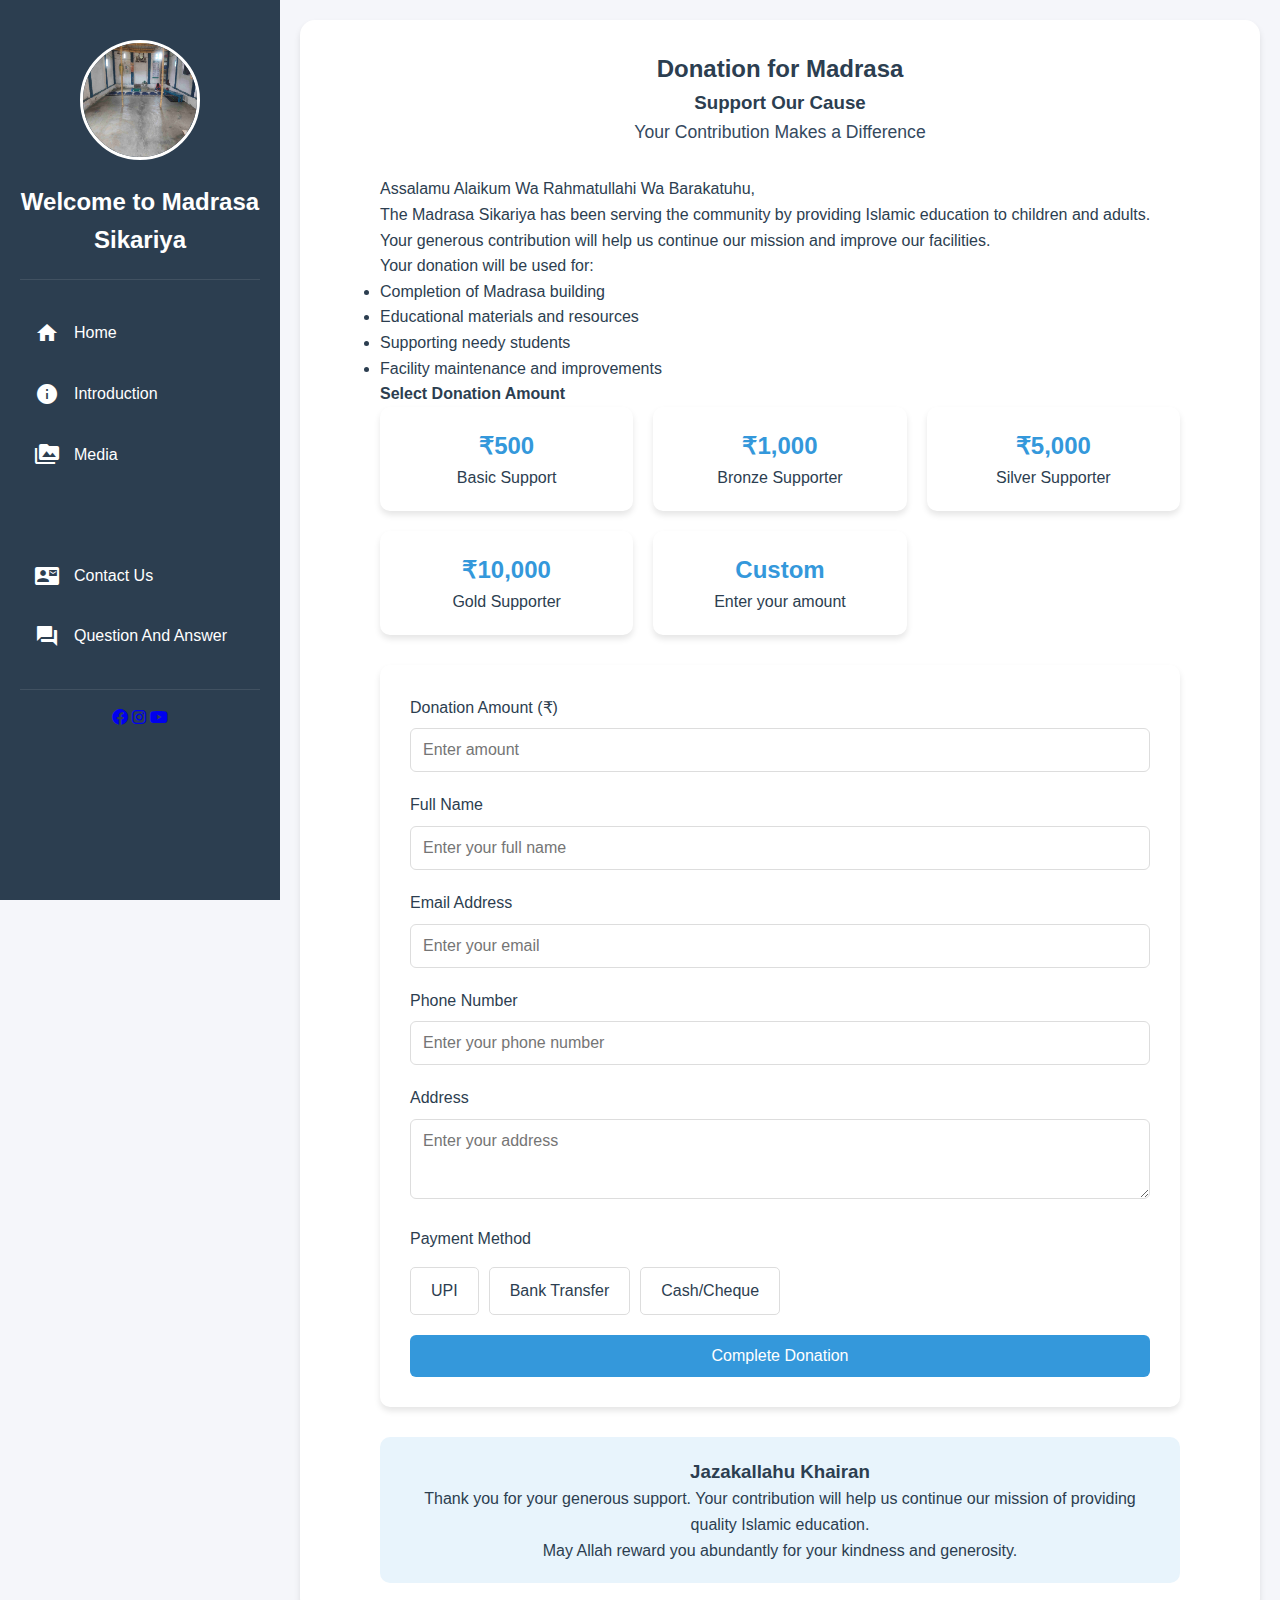
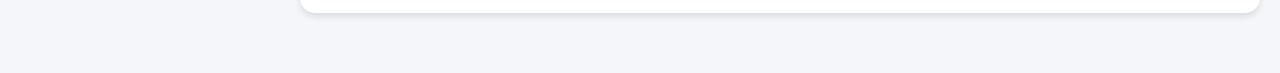
==== donation.html @ 2d8b6243 "Add files via upload" ====
<!DOCTYPE html>
<html lang="en">
<head>
    <meta charset="UTF-8">
    <meta name="viewport" content="width=device-width, initial-scale=1.0">
    <title>Donation - Madrasa Sikariya</title>
    <link rel="icon" href="image/icon1.png">
    <link rel="stylesheet" href="css/style.css">
    <link rel="stylesheet" href="css/pwa.css">
    <link href="https://fonts.googleapis.com/icon?family=Material+Icons" rel="stylesheet">
    <link href="https://cdnjs.cloudflare.com/ajax/libs/aos/2.3.4/aos.css" rel="stylesheet">
    <link rel="stylesheet" href="https://cdnjs.cloudflare.com/ajax/libs/font-awesome/6.0.0/css/all.min.css">
    
    <!-- PWA related meta tags -->
    <meta name="theme-color" content="#1a3a6d">
    <meta name="description" content="Support Madrasa Sikariya through your generous donations">
    <meta name="apple-mobile-web-app-capable" content="yes">
    <meta name="apple-mobile-web-app-status-bar-style" content="black-translucent">
    <meta name="apple-mobile-web-app-title" content="Madrasa Sikariya">
    
    <!-- PWA manifest -->
    <link rel="manifest" href="manifest.json">
    
    <!-- Apple Touch Icons -->
    <link rel="apple-touch-icon" href="image/icons/icon-152x152.png">
    <link rel="apple-touch-icon" sizes="152x152" href="image/icons/icon-152x152.png">
    <link rel="apple-touch-icon" sizes="180x180" href="image/icons/icon-192x192.png">
    <link rel="apple-touch-icon" sizes="167x167" href="image/icons/icon-152x152.png">
    
    <style>
        /* Additional styles specific to donation page */
        .donation-container {
            max-width: 800px;
            margin: 0 auto;
        }
        
        .donation-options {
            display: grid;
            grid-template-columns: repeat(auto-fit, minmax(250px, 1fr));
            gap: 20px;
            margin-bottom: 30px;
        }
        
        .donation-option {
            background: #fff;
            padding: 20px;
            border-radius: 10px;
            box-shadow: var(--card-shadow);
            text-align: center;
            transition: transform 0.3s ease;
            cursor: pointer;
        }
        
        .donation-option:hover {
            transform: translateY(-5px);
        }
        
        .donation-option.selected {
            border: 2px solid var(--accent-color);
        }
        
        .donation-amount {
            font-size: 1.5rem;
            font-weight: bold;
            color: var(--accent-color);
        }
        
        .donation-form {
            background: #fff;
            padding: 30px;
            border-radius: 10px;
            box-shadow: var(--card-shadow);
        }
        
        .form-group {
            margin-bottom: 20px;
        }
        
        .form-group label {
            display: block;
            margin-bottom: 8px;
            font-weight: 500;
        }
        
        .form-control {
            width: 100%;
            padding: 12px;
            border: 1px solid #ddd;
            border-radius: 6px;
            font-size: 16px;
        }
        
        .submit-btn {
            background: var(--accent-color);
            color: white;
            border: none;
            padding: 12px 24px;
            border-radius: 6px;
            font-size: 16px;
            cursor: pointer;
            transition: background 0.3s ease;
            width: 100%;
        }
        
        .submit-btn:hover {
            background: #2980b9;
        }
        
        .payment-methods {
            display: flex;
            flex-wrap: wrap;
            gap: 10px;
            margin-top: 15px;
        }
        
        .payment-method {
            padding: 10px 20px;
            border: 1px solid #ddd;
            border-radius: 5px;
            cursor: pointer;
            transition: all 0.3s ease;
        }
        
        .payment-method:hover,
        .payment-method.selected {
            background: #f0f8ff;
            border-color: var(--accent-color);
        }
        
        .bank-details {
            background: #f5f5f5;
            padding: 15px;
            border-radius: 5px;
            margin-top: 20px;
        }
        
        .qr-code {
            text-align: center;
            margin: 20px 0;
        }
        
        .qr-code img {
            max-width: 200px;
            border: 1px solid #ddd;
            padding: 10px;
            background: white;
        }
        
        .thank-you-message {
            text-align: center;
            padding: 20px;
            background: #e8f4fc;
            border-radius: 10px;
            margin-top: 30px;
        }
    </style>
</head>
<body>
    <div class="container">
        <nav class="sidebar" id="sidebar">
            <div class="logo-section" data-aos="fade-right">
                <img src="image/icon madrsa.jpg" alt="Madrasa Logo" class="logo">
                <h2>Welcome to Madrasa Sikariya</h2>
            </div>
            <ul class="nav-links">
                <li data-aos="fade-right" data-aos-delay="100"><a href="index.html#home"><i class="material-icons">home</i>Home</a></li>
                <li data-aos="fade-right" data-aos-delay="200"><a href="index.html#introduction"><i class="material-icons">info</i>Introduction</a></li>
                <li data-aos="fade-right" data-aos-delay="300"><a href="index.html#media"><i class="material-icons">perm_media</i>Media</a></li>
                <li data-aos="fade-right" data-aos-delay="400"><a href="#" class="active"><i class="material-icons">volunteer_activism</i>Donation</a></li>
                <li data-aos="fade-right" data-aos-delay="500"><a href="index.html#contact-us"><i class="material-icons">contact_mail</i>Contact Us</a></li>
                <li data-aos="fade-right" data-aos-delay="600"><a href="question-and-answer.html"><i class="material-icons">question_answer</i>Question And Answer</a></li>
            </ul>
            <div class="social-links" data-aos="fade-up">
                <a href="#" class="social-icon"><i class="fab fa-facebook"></i></a>
                <a href="#" class="social-icon"><i class="fab fa-instagram"></i></a>
                <a href="#" class="social-icon"><i class="fab fa-youtube"></i></a>
            </div>
        </nav>

        <main class="main-content">
            <div class="mobile-header">
                <button id="menuToggle" class="menu-toggle">
                    <i class="material-icons">menu</i>
                </button>
                <h1>Madrasa Sikariya - Donation</h1>
            </div>
            
            <section class="section" data-aos="fade-up">
                <h2>Donation for Madrasa</h2>
                <div class="content">
                    <div class="section-header">
                        <h3>Support Our Cause</h3>
                        <p class="section-subtitle">Your Contribution Makes a Difference</p>
                    </div>
                    <div class="section-body">
                        <div class="donation-container">
                            <div class="donation-message" data-aos="fade-up">
                                <p>Assalamu Alaikum Wa Rahmatullahi Wa Barakatuhu,</p>
                                <p>The Madrasa Sikariya has been serving the community by providing Islamic education to children and adults. Your generous contribution will help us continue our mission and improve our facilities.</p>
                                <p>Your donation will be used for:</p>
                                <ul>
                                    <li>Completion of Madrasa building</li>
                                    <li>Educational materials and resources</li>
                                    <li>Supporting needy students</li>
                                    <li>Facility maintenance and improvements</li>
                                </ul>
                            </div>
                            
                            <h4 data-aos="fade-up">Select Donation Amount</h4>
                            <div class="donation-options" data-aos="fade-up">
                                <div class="donation-option" onclick="selectAmount(this, 500)">
                                    <div class="donation-amount">₹500</div>
                                    <p>Basic Support</p>
                                </div>
                                <div class="donation-option" onclick="selectAmount(this, 1000)">
                                    <div class="donation-amount">₹1,000</div>
                                    <p>Bronze Supporter</p>
                                </div>
                                <div class="donation-option" onclick="selectAmount(this, 5000)">
                                    <div class="donation-amount">₹5,000</div>
                                    <p>Silver Supporter</p>
                                </div>
                                <div class="donation-option" onclick="selectAmount(this, 10000)">
                                    <div class="donation-amount">₹10,000</div>
                                    <p>Gold Supporter</p>
                                </div>
                                <div class="donation-option" onclick="selectAmount(this, 'custom')">
                                    <div class="donation-amount">Custom</div>
                                    <p>Enter your amount</p>
                                </div>
                            </div>
                            
                            <div class="donation-form" data-aos="fade-up">
                                <form id="donationForm">
                                    <div class="form-group">
                                        <label for="donationAmount">Donation Amount (₹)</label>
                                        <input type="number" id="donationAmount" class="form-control" placeholder="Enter amount" required>
                                    </div>
                                    
                                    <div class="form-group">
                                        <label for="fullName">Full Name</label>
                                        <input type="text" id="fullName" class="form-control" placeholder="Enter your full name" required>
                                    </div>
                                    
                                    <div class="form-group">
                                        <label for="email">Email Address</label>
                                        <input type="email" id="email" class="form-control" placeholder="Enter your email">
                                    </div>
                                    
                                    <div class="form-group">
                                        <label for="phone">Phone Number</label>
                                        <input type="tel" id="phone" class="form-control" placeholder="Enter your phone number" required>
                                    </div>
                                    
                                    <div class="form-group">
                                        <label for="address">Address</label>
                                        <textarea id="address" class="form-control" rows="3" placeholder="Enter your address"></textarea>
                                    </div>
                                    
                                    <div class="form-group">
                                        <label>Payment Method</label>
                                        <div class="payment-methods">
                                            <div class="payment-method" onclick="selectPayment(this, 'upi')">UPI</div>
                                            <div class="payment-method" onclick="selectPayment(this, 'bank')">Bank Transfer</div>
                                            <div class="payment-method" onclick="selectPayment(this, 'cash')">Cash/Cheque</div>
                                        </div>
                                    </div>
                                    
                                    <div id="upiDetails" class="bank-details" style="display: none;">
                                        <h4>UPI Payment Details</h4>
                                        <p>UPI ID: madrasa.sikariya@upi</p>
                                        <p>Scan the QR code below:</p>
                                        <div class="qr-code">
                                            <!-- Replace with actual QR code image -->
                                            <img src="image/qr-code-placeholder.png" alt="UPI QR Code">
                                        </div>
                                    </div>
                                    
                                    <div id="bankDetails" class="bank-details" style="display: none;">
                                        <h4>Bank Transfer Details</h4>
                                        <p>Account Name: Madrasa Sikariya</p>
                                        <p>Account Number: 123456789012</p>
                                        <p>IFSC Code: ABCD0123456</p>
                                        <p>Bank Name: State Bank of India</p>
                                        <p>Branch: Local Branch Name</p>
                                    </div>
                                    
                                    <div id="cashDetails" class="bank-details" style="display: none;">
                                        <h4>Cash/Cheque Donation</h4>
                                        <p>You can visit our madrasa to make a cash donation or send a cheque to:</p>
                                        <p>Madrasa Sikariya</p>
                                        <p>Full Address Line 1</p>
                                        <p>Full Address Line 2</p>
                                        <p>City, State - PIN Code</p>
                                        <p>Contact: +91 9876543210</p>
                                    </div>
                                    
                                    <button type="submit" class="submit-btn">Complete Donation</button>
                                </form>
                            </div>
                            
                            <div class="thank-you-message" data-aos="fade-up">
                                <h3>Jazakallahu Khairan</h3>
                                <p>Thank you for your generous support. Your contribution will help us continue our mission of providing quality Islamic education.</p>
                                <p>May Allah reward you abundantly for your kindness and generosity.</p>
                            </div>
                        </div>
                    </div>
                </div>
            </section>
        </main>
    </div>

    <script src="https://cdnjs.cloudflare.com/ajax/libs/aos/2.3.4/aos.js"></script>
    <script src="js/main.js"></script>
    <script src="js/pwa.js"></script>
    <script>
        // Initialize AOS animation library
        AOS.init({
            duration: 800,
            once: true
        });
        
        // Function to select donation amount
        function selectAmount(element, amount) {
            // Remove selected class from all options
            document.querySelectorAll('.donation-option').forEach(option => {
                option.classList.remove('selected');
            });
            
            // Add selected class to clicked option
            element.classList.add('selected');
            
            // Update donation amount input
            const donationInput = document.getElementById('donationAmount');
            if (amount === 'custom') {
                donationInput.value = '';
                donationInput.focus();
            } else {
                donationInput.value = amount;
            }
        }
        
        // Function to select payment method
        function selectPayment(element, method) {
            // Remove selected class from all payment methods
            document.querySelectorAll('.payment-method').forEach(option => {
                option.classList.remove('selected');
            });
            
            // Add selected class to clicked option
            element.classList.add('selected');
            
            // Hide all payment details
            document.getElementById('upiDetails').style.display = 'none';
            document.getElementById('bankDetails').style.display = 'none';
            document.getElementById('cashDetails').style.display = 'none';
            
            // Show selected payment details
            document.getElementById(method + 'Details').style.display = 'block';
        }
        
        // Form submission handling
        document.getElementById('donationForm').addEventListener('submit', function(e) {
            e.preventDefault();
            
            // You would typically handle form submission with AJAX or redirect to a payment gateway
            alert('Thank you for your donation! You will now be redirected to complete the payment process.');
            
            // In a real implementation, you would redirect to a payment gateway or process the donation
            // window.location.href = 'payment-confirmation.html';
        });
    </script>
</body>
</html>
---- css/style.css ----
/* Modern CSS with animations and improved styling */
:root {
    --primary-color: #2c3e50;
    --secondary-color: #34495e;
    --accent-color: #3498db;
    --text-color: #2c3e50;
    --light-bg: #f5f6fa;
    --card-shadow: 0 4px 6px rgba(0, 0, 0, 0.1);
    --transition: all 0.3s ease;
}

* {
    margin: 0;
    padding: 0;
    box-sizing: border-box;
    font-family: 'Segoe UI', Tahoma, Geneva, Verdana, sans-serif;
}

h2{
   text-align: center;
}

body {
    background: var(--light-bg);
    color: var(--text-color);
    line-height: 1.6;
}

.container {
    display: flex;
    min-height: 100vh;
    padding: 0;
    margin: 0;
}

/* Sidebar Styling */
.sidebar {
    width: 280px;
    background: var(--primary-color);
    color: white;
    padding: 20px;
    position: fixed;
    height: 100vh;
    overflow-y: scroll; /* Enable scrolling but hide the scrollbar */
    transition: var(--transition);
    z-index: 1000;
    /* Hide scrollbars for all browsers */
    scrollbar-width: none; /* Firefox */
    -ms-overflow-style: none; /* IE and Edge */
}

/* Hide scrollbar for Chrome, Safari and Opera */
.sidebar::-webkit-scrollbar {
    display: none;
    width: 0;
    background: transparent;
}

/* Logo Section Styling */
.logo-section {
    text-align: center;
    padding: 20px 0;
    border-bottom: 1px solid rgba(255, 255, 255, 0.1);
}

.logo {
    width: 120px;
    height: 120px;
    border-radius: 50%;
    margin-bottom: 15px;
    border: 3px solid white;
    transition: var(--transition);
}

.logo:hover {
    transform: scale(1.05);
    box-shadow: 0 0 20px rgba(255, 255, 255, 0.2);
}

.nav-links {
    list-style: none;
    margin-top: 30px;
}

.nav-links li {
    margin: 15px 0;
    opacity: 1;
    transform: translateX(0);
    transition: opacity 0.3s ease, transform 0.3s ease;
}

.nav-links a {
    color: white;
    text-decoration: none;
    display: flex;
    align-items: center;
    padding: 10px 15px;
    border-radius: 8px;
    transition: var(--transition);
}

.nav-links a:hover {
    background: rgba(255, 255, 255, 0.1);
    transform: translateX(10px);
}

.nav-links i {
    margin-right: 15px;
}

.social-links {
    margin-top: 30px;
    padding: 15px;
    border-top: 1px solid rgba(255, 255, 255, 0.1);
    text-align: center;
}

.social-links h4 {
    margin-bottom: 10px;
    font-size: 18px;
    color: white;
}

.share-buttons {
    display: flex;
    justify-content: center;
    gap: 15px;
}

.share-icon {
    color: white;
    font-size: 24px;
    transition: var(--transition);
    display: flex;
    align-items: center;
    justify-content: center;
    width: 40px;
    height: 40px;
    border-radius: 50%;
    background-color: rgba(255, 255, 255, 0.1);
    text-decoration: none;
}

.share-icon:hover {
    color: var(--accent-color);
    transform: scale(1.2);
    background-color: rgba(255, 255, 255, 0.2);
}

.copy-message {
    position: fixed;
    bottom: 20px;
    left: 50%;
    transform: translateX(-50%);
    background-color: var(--primary-color);
    color: white;
    padding: 10px 20px;
    border-radius: 5px;
    z-index: 1002;
    box-shadow: 0 2px 10px rgba(0, 0, 0, 0.2);
    animation: fadeInOut 3s ease;
}

@keyframes fadeInOut {
    0% { opacity: 0; }
    15% { opacity: 1; }
    85% { opacity: 1; }
    100% { opacity: 0; }
}

/* Main Content Styling */
.main-content {
    flex: 1;
    margin-left: 280px;
    padding: 20px;
}

.mobile-header {
    display: none;
    align-items: center;
    padding: 15px;
    background: var(--primary-color);
    color: white;
    position: sticky;
    top: 0;
    z-index: 900;
    
}

.menu-toggle {
    background: none;
    border: none;
    color: white;
    font-size: 24px;
    cursor: pointer;
    margin-right: 15px;
}

/* Announcement Styling */
.dashboard-content {
    margin-bottom: 40px;
}

.announcement-box {
    background: white;
    border-radius: 10px;
    padding: 15px;
    margin: 10px 0;
    box-shadow: var(--card-shadow);
}

.arabic-text {
    font-family: 'Traditional Arabic', serif;
    font-size: 24px;
}

.urdu-text {
    font-family: 'Jameel Noori Nastaleeq', serif;
    font-size: 24px;
}

/* Section Styling */
.section {
    background: white;
    border-radius: 15px;
    padding: 30px;
    margin-bottom: 40px;
    box-shadow: var(--card-shadow);
}

.section-header {
    text-align: center;
    margin-bottom: 30px;
}

.section-subtitle {
    color: var(--secondary-color);
    font-size: 1.1em;
}

/* Service Cards */
.service-grid {
    display: grid;
    grid-template-columns: repeat(auto-fit, minmax(280px, 1fr));
    gap: 25px;
    margin-top: 30px;
}

.service-item {
    background: white;
    padding: 25px;
    border-radius: 12px;
    box-shadow: var(--card-shadow);
    transition: var(--transition);
}

.service-item:hover {
    transform: translateY(-5px);
    box-shadow: 0 8px 15px rgba(0, 0, 0, 0.1);
}

.service-icon {
    font-size: 40px;
    color: var(--accent-color);
    margin-bottom: 20px;
}

/* Slideshow container */
.slideshow-container {
    max-width: 1000px;
    position: relative;
    margin: auto;
    border-radius: 10px;
    overflow: hidden;
    box-shadow: var(--card-shadow);
}

/* Images with responsive width */
.mySlides {
    display: none;
    width: 100%;
    position: relative;
}

.mySlides img {
    width: 100%;
    height: auto;
    object-fit: cover;
    aspect-ratio: 16/9;
    transform: scale(1);
    transition: transform 0.5s ease;
}

.mySlides:hover img {
    transform: scale(1.03);
}

/* Caption text */
.slide-caption {
    color: #fff;
    font-size: 16px;
    padding: 12px;
    position: absolute;
    bottom: 0;
    width: 100%;
    text-align: center;
    background: rgba(0, 0, 0, 0.6);
    font-weight: 500;
    letter-spacing: 0.5px;
    backdrop-filter: blur(3px);
}

/* Next & prev buttons */
.prev, .next {
    cursor: pointer;
    position: absolute;
    top: 50%;
    width: auto;
    margin-top: -22px;
    padding: 16px;
    color: white;
    font-weight: bold;
    font-size: 18px;
    transition: 0.6s ease;
    border-radius: 0 3px 3px 0;
    user-select: none;
    background-color: rgba(0, 0, 0, 0.3);
}

.next {
    right: 0;
    border-radius: 3px 0 0 3px;
}

.prev:hover, .next:hover {
    background-color: rgba(0, 0, 0, 0.8);
}

/* The dots/indicators */
.dots-container {
    margin: 20px 0;
}

.dot {
    cursor: pointer;
    height: 12px;
    width: 12px;
    margin: 0 6px;
    background-color: #bbb;
    border-radius: 50%;
    display: inline-block;
    transition: background-color 0.6s ease;
}

.active-dot, .dot:hover {
    background-color: var(--accent-color);
}

/* Fading animation */
.fade {
    animation-name: fade;
    animation-duration: 1.5s;
}

@keyframes fade {
    from {opacity: .4}
    to {opacity: 1}
}

/* Donation Cards */
.donation-cards {
    display: grid;
    grid-template-columns: repeat(auto-fit, minmax(300px, 1fr));
    gap: 30px;
}

.donation-card {
    background: white;
    padding: 30px;
    border-radius: 15px;
    text-align: center;
    box-shadow: var(--card-shadow);
    transition: var(--transition);
}

.donation-card:hover {
    transform: translateY(-10px);
}

.card-icon {
    font-size: 48px;
    color: var(--accent-color);
    margin-bottom: 20px;
}

.donate-btn {
    background: var(--accent-color);
    color: white;
    border: none;
    padding: 12px 30px;
    border-radius: 25px;
    margin-top: 20px;
    cursor: pointer;
    transition: var(--transition);
    display: inline-block;
    text-decoration: none;
    text-align: center;
}

.donate-btn:hover {
    background: #2980b9;
    transform: scale(1.05);
}

/* Media container and actions */
.media-container {
    display: flex;
    flex-direction: column;
    gap: 20px;
}

/* Contact Section */
.contact-cards {
    display: grid;
    grid-template-columns: repeat(auto-fit, minmax(300px, 1fr));
    gap: 30px;
}

.contact-card {
    background: white;
    padding: 30px;
    border-radius: 15px;
    box-shadow: var(--card-shadow);
    transition: all 0.3s ease;
}

.contact-card:hover {
    transform: translateY(-5px);
    box-shadow: 0 8px 15px rgba(0, 0, 0, 0.1);
}

.contact-person {
    display: flex;
    align-items: flex-start;
    margin: 15px 0;
    padding-bottom: 15px;
    border-bottom: 1px solid #f0f0f0;
}

.contact-person:last-of-type {
    border-bottom: none;
}

.contact-person i {
    margin-right: 15px;
    color: var(--accent-color);
    background: rgba(52, 152, 219, 0.1);
    padding: 10px;
    border-radius: 50%;
    font-size: 18px;
    min-width: 40px;
    height: 40px;
    display: flex;
    align-items: center;
    justify-content: center;
}

.contact-details {
    flex: 1;
}

.contact-details p {
    margin: 5px 0;
}

.contact-details p i {
    background: none;
    padding: 0;
    margin-right: 5px;
    min-width: unset;
    height: auto;
    font-size: 14px;
    color: #777;
}

.contact-details a {
    color: var(--accent-color);
    text-decoration: none;
    transition: color 0.3s ease;
}

.contact-details a:hover {
    color: #2980b9;
    text-decoration: underline;
}

/* Responsive Design */
@media (max-width: 1024px) {
    .sidebar {
        transform: translateX(-100%);
        width: 250px;
        z-index: 1001;
        box-shadow: 0 0 15px rgba(0, 0, 0, 0.3);
        transition: transform 0.3s ease-in-out;
        padding: 0;
        margin: 0;
        overflow-y: scroll;
        scrollbar-width: none;
        -ms-overflow-style: none;
    }
    
    .sidebar::-webkit-scrollbar {
        display: none;
        width: 0;
        background: transparent;
    }

    .sidebar.active {
        transform: translateX(0);
    }

    .main-content {
        margin-left: 0;
        padding: 0;
    }

    .mobile-header {
        display: flex;
        justify-content: space-between;
        padding: 12px 20px;
        box-shadow: 0 2px 10px rgba(0, 0, 0, 0.1);
        margin: 0;
        width: 100%;
    }
    
    .mobile-header h1 {
        font-size: 1.2rem;
        margin: 0;
    }
    
    .menu-toggle {
        padding: 8px;
        border-radius: 5px;
        transition: all 0.2s ease;
        margin: 0;
    }
    
    .menu-toggle:hover, .menu-toggle:focus {
        background-color: rgba(255, 255, 255, 0.1);
    }
    
    .nav-links {
        margin-top: 20px;
        padding: 0;
    }
    
    .nav-links li {
        margin: 0;
        width: 100%;
    }
    
    .nav-links a {
        padding: 12px 15px;
        width: 100%;
        border-radius: 0;
    }
    
    .logo-section {
        padding: 15px 0;
    }
    
    .logo {
        width: 100px;
        height: 100px;
    }
    
    .social-links {
        margin-top: 20px;
    }
    
    .section {
        margin: 0;
        border-radius: 0;
    }
}

@media (max-width: 768px) {
    .service-grid,
    .donation-cards,
    .contact-cards {
        grid-template-columns: 1fr;
    }

    .section {
        padding: 20px;
        margin: 0;
        border-radius: 0;
    }
    
    .slideshow-container {
        max-width: 100%;
        margin: 0;
        border-radius: 8px;
        overflow: hidden;
    }
    
    .mySlides img {
        border-radius: 8px;
        box-shadow: 0 4px 8px rgba(0, 0, 0, 0.1);
    }
    
    .prev, .next {
        padding: 10px;
        font-size: 16px;
    }
    
    .slide-caption {
        font-size: 14px;
        padding: 6px 10px;
        border-radius: 0 0 8px 8px;
    }
    
    .contact-person {
        flex-direction: column;
        align-items: center;
        text-align: center;
    }
    
    .contact-person i {
        margin-right: 0;
        margin-bottom: 10px;
    }
    
    .contact-details p i {
        margin-right: 5px;
    }
    
    .contact-social-links {
        gap: 10px;
    }
}

@media (max-width: 576px) {
    .section {
        padding: 15px;
    }
    
    .section h2 {
        font-size: 24px;
    }
    
    .section-header h3 {
        font-size: 20px;
    }
    
    .dot {
        height: 10px;
        width: 10px;
        margin: 0 4px;
    }
    
    .slide-caption {
        font-size: 14px;
        padding: 8px;
    }
    
    .contact-card {
        padding: 20px;
    }
    
    .contact-person {
        margin: 10px 0;
        padding-bottom: 10px;
    }
    
    .contact-social-icon {
        width: 35px;
        height: 35px;
        font-size: 16px;
    }
}
---- css/pwa.css ----
/* PWA Styles for Madrasa Sikariya */

.pwa-install-banner {
  position: fixed;
  bottom: 0;
  left: 0;
  right: 0;
  background-color: #1a3a6d;
  color: white;
  box-shadow: 0 -2px 10px rgba(0, 0, 0, 0.2);
  z-index: 1000;
  padding: 15px;
  display: flex;
  justify-content: center;
  animation: slide-up 0.3s ease-out;
}

.pwa-install-content {
  display: flex;
  align-items: center;
  flex-wrap: wrap;
  justify-content: center;
  max-width: 600px;
  width: 100%;
}

.pwa-install-content p {
  margin: 0 15px 0 0;
  font-size: 16px;
}

.pwa-install-btn {
  background-color: #ffffff;
  color: #1a3a6d;
  border: none;
  border-radius: 4px;
  padding: 8px 16px;
  margin: 0 10px;
  cursor: pointer;
  font-weight: bold;
  transition: background-color 0.3s ease;
}

.pwa-install-btn:hover {
  background-color: #f0f0f0;
}

.pwa-dismiss-btn {
  background-color: transparent;
  color: #ffffff;
  border: 1px solid #ffffff;
  border-radius: 4px;
  padding: 8px 16px;
  cursor: pointer;
  transition: background-color 0.3s ease;
}

.pwa-dismiss-btn:hover {
  background-color: rgba(255, 255, 255, 0.2);
}

/* Animation for the banner */
@keyframes slide-up {
  from {
    transform: translateY(100%);
  }
  to {
    transform: translateY(0);
  }
}

/* Media query for smaller screens */
@media (max-width: 768px) {
  .pwa-install-content {
    flex-direction: column;
    padding: 10px;
  }
  
  .pwa-install-content p {
    margin: 0 0 10px 0;
    text-align: center;
  }
  
  .pwa-install-btn, .pwa-dismiss-btn {
    margin: 5px 0;
    width: 100%;
  }
}
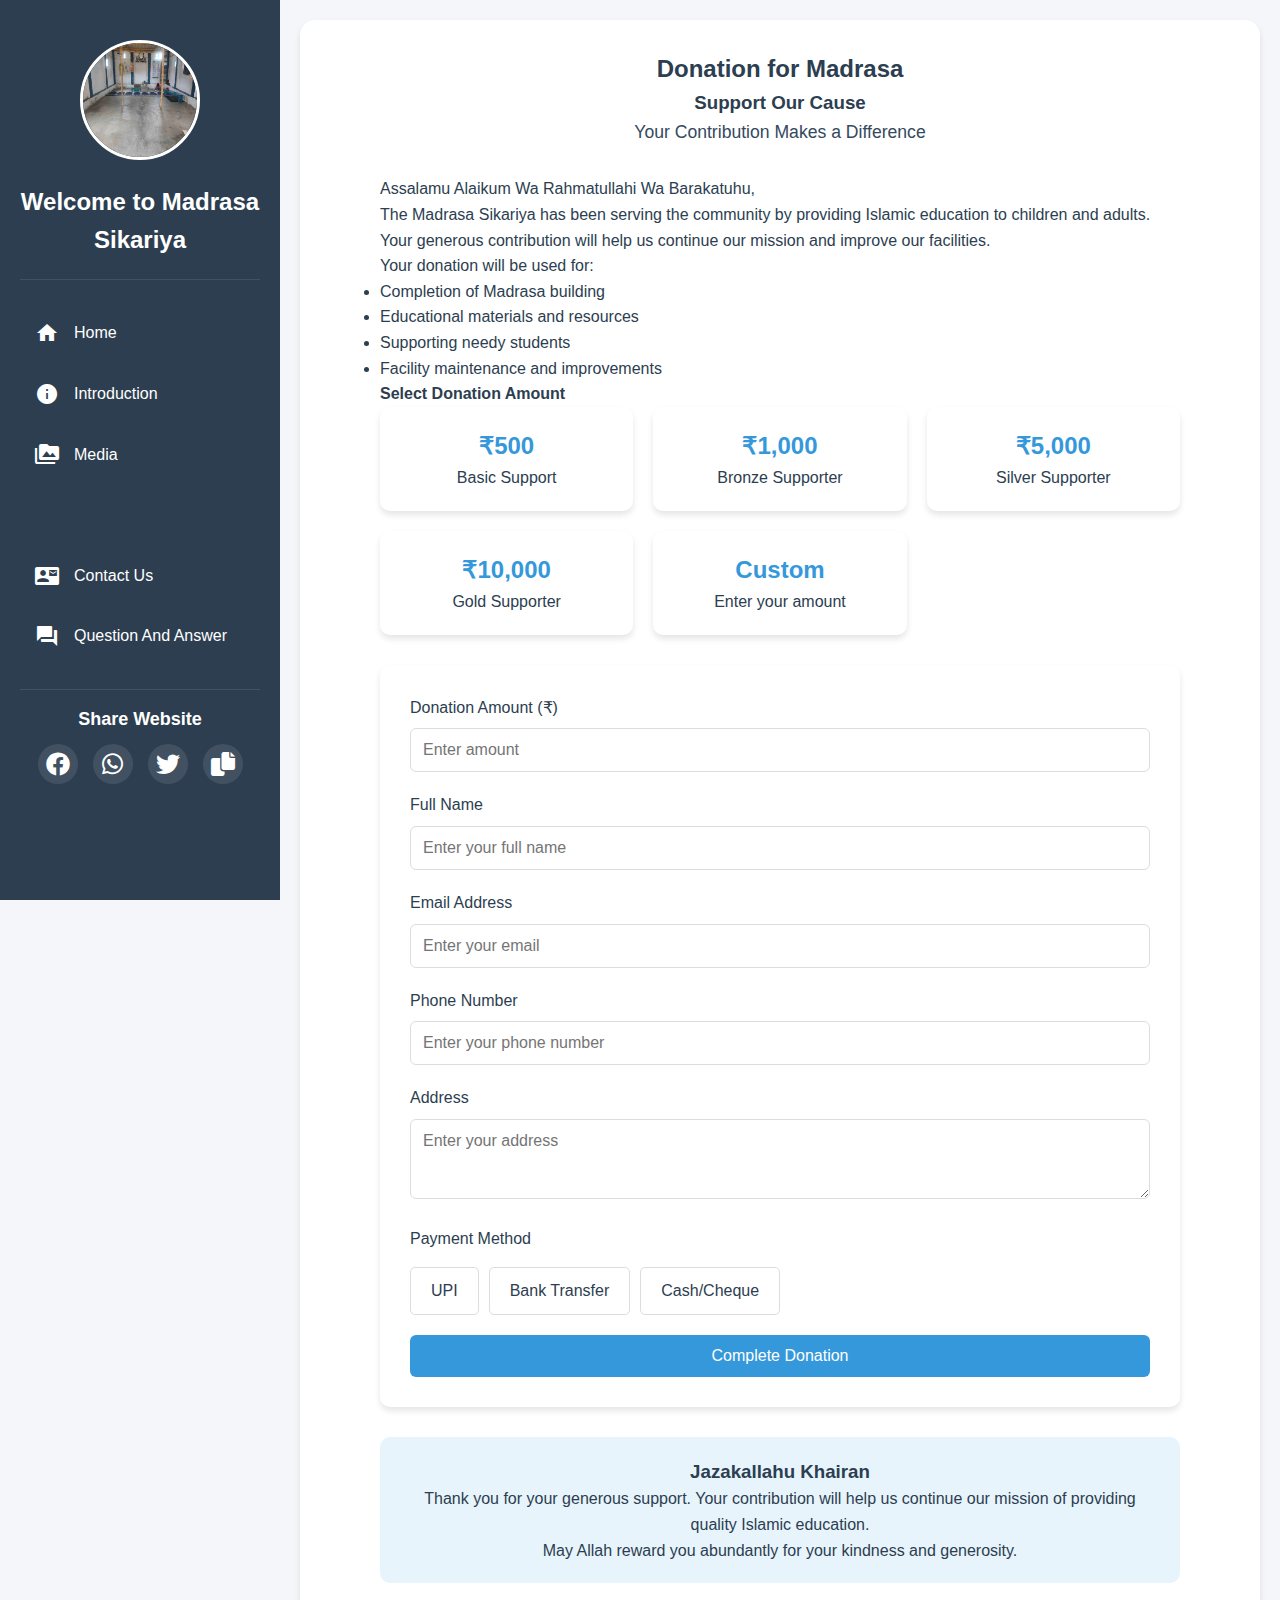
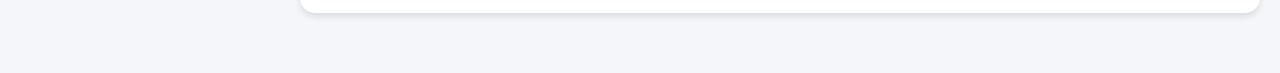
==== commit 6d487e76: "Update donation.html" ====
--- a/donation.html
+++ b/donation.html
@@ -171,9 +171,13 @@
                 <li data-aos="fade-right" data-aos-delay="600"><a href="question-and-answer.html"><i class="material-icons">question_answer</i>Question And Answer</a></li>
             </ul>
             <div class="social-links" data-aos="fade-up">
-                <a href="#" class="social-icon"><i class="fab fa-facebook"></i></a>
-                <a href="#" class="social-icon"><i class="fab fa-instagram"></i></a>
-                <a href="#" class="social-icon"><i class="fab fa-youtube"></i></a>
+                <h4>Share Website</h4>
+                <div class="share-buttons">
+                    <a href="javascript:void(0)" onclick="shareOnFacebook()" class="share-icon"><i class="fab fa-facebook"></i></a>
+                    <a href="javascript:void(0)" onclick="shareOnWhatsApp()" class="share-icon"><i class="fab fa-whatsapp"></i></a>
+                    <a href="javascript:void(0)" onclick="shareOnTwitter()" class="share-icon"><i class="fab fa-twitter"></i></a>
+                    <a href="javascript:void(0)" onclick="copyToClipboard()" class="share-icon"><i class="fas fa-copy"></i></a>
+                </div>
             </div>
         </nav>
 
@@ -370,6 +374,32 @@
             // In a real implementation, you would redirect to a payment gateway or process the donation
             // window.location.href = 'payment-confirmation.html';
         });
+
+        // Share functions
+        function shareOnFacebook() {
+            const url = encodeURIComponent(window.location.href);
+            window.open(`https://www.facebook.com/sharer/sharer.php?u=${url}`, '_blank', 'width=600,height=400');
+        }
+
+        function shareOnWhatsApp() {
+            const url = encodeURIComponent(window.location.href);
+            window.open(`https://wa.me/?text=${url}`, '_blank', 'width=600,height=400');
+        }
+
+        function shareOnTwitter() {
+            const url = encodeURIComponent(window.location.href);
+            window.open(`https://twitter.com/intent/tweet?url=${url}`, '_blank', 'width=600,height=400');
+        }
+
+        function copyToClipboard() {
+            const url = window.location.href;
+            navigator.clipboard.writeText(url).then(() => {
+                showNotification("Link Copied", "Website link copied to clipboard!");
+            }).catch(err => {
+                console.error('Could not copy text: ', err);
+                alert("Could not copy link. Please try again.");
+            });
+        }
     </script>
 </body>
 </html>
